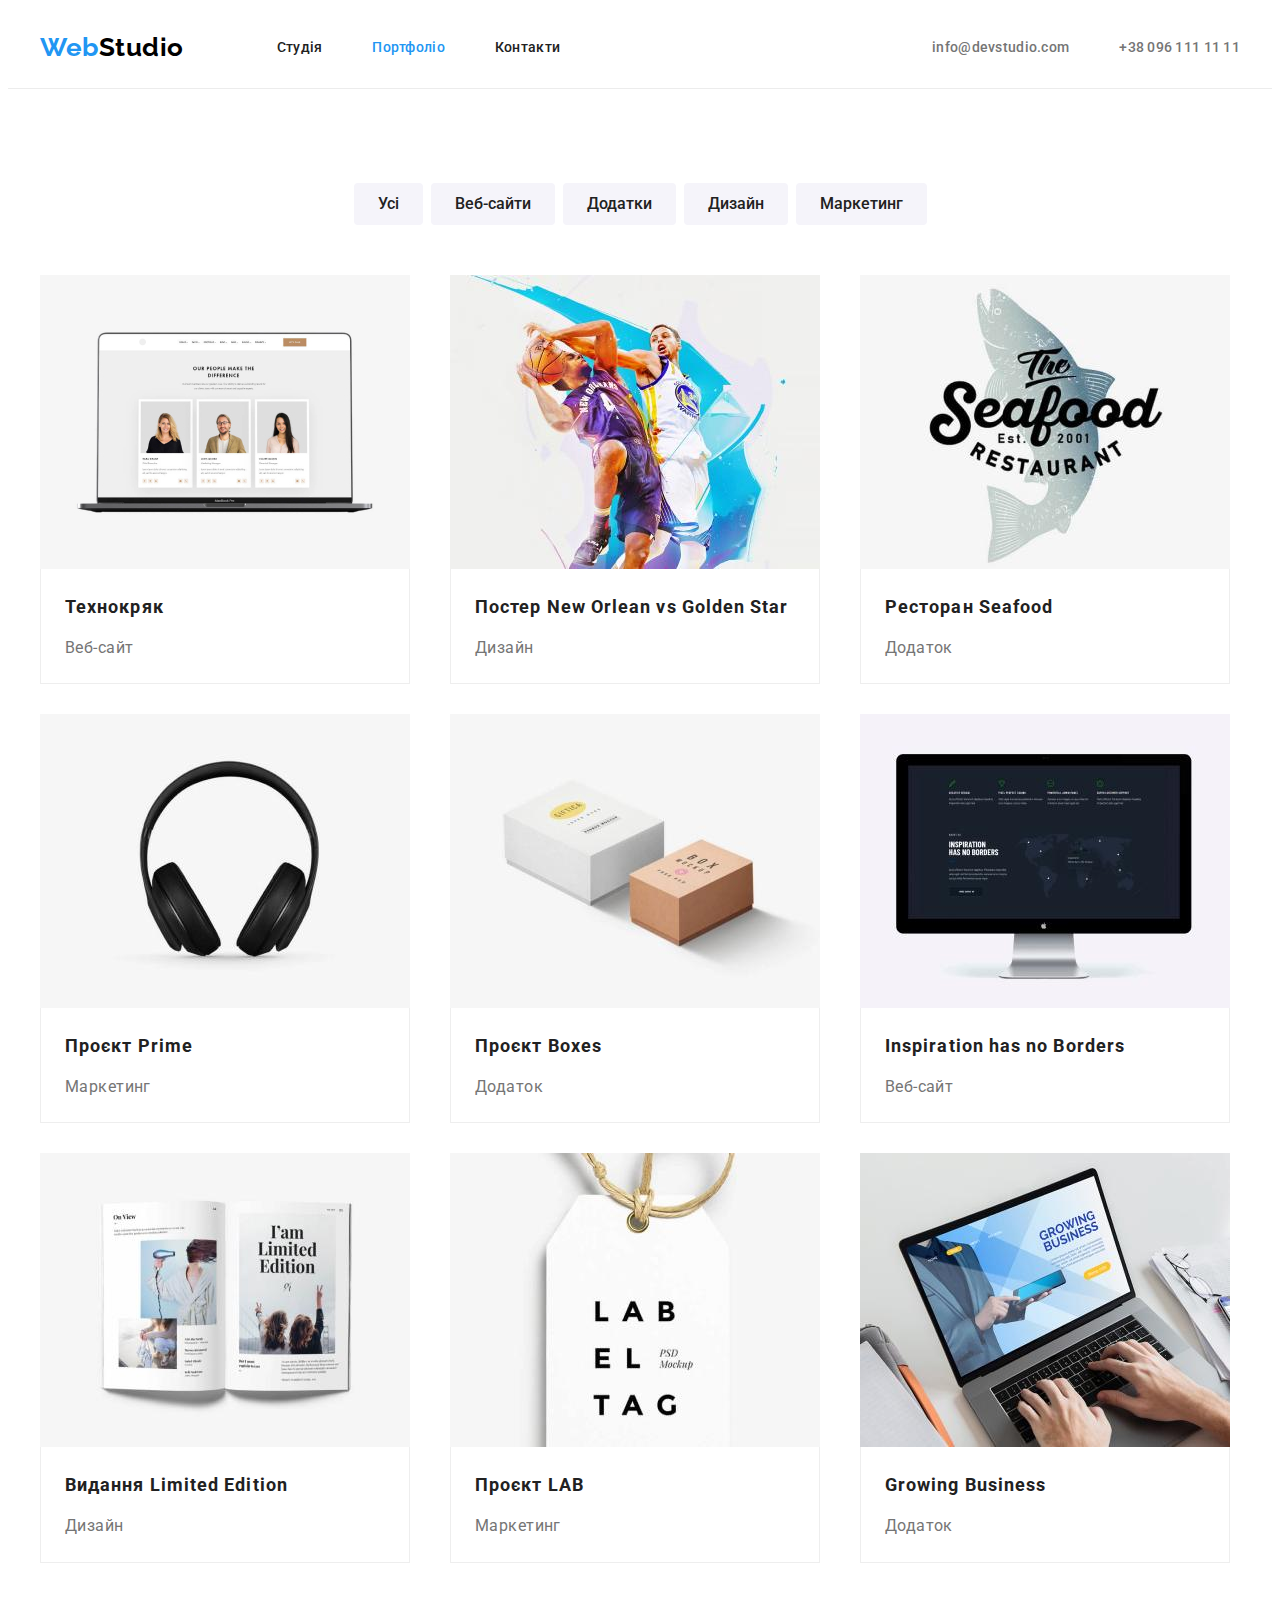
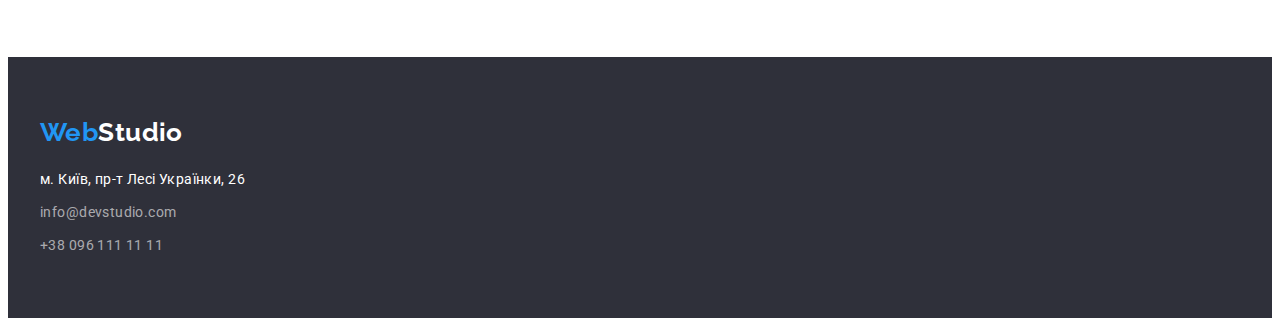
==== portfolio.html @ b6e06bf9 "copy of hw-03" ====
<!DOCTYPE html>
<html lang="uk">
  <!-- МЕТАДАННІ -->
  <head>
    <meta charset="UTF-8" />
    <meta http-equiv="X-UA-Compatible" content="IE=edge" />
    <meta name="viewport" content="width=device-width, initial-scale=1.0" />
    <title lang="en">Webstudio</title>
    <link rel="preconnect" href="https://fonts.googleapis.com" />
    <link rel="preconnect" href="https://fonts.gstatic.com" crossorigin />
    <link
      href="https://fonts.googleapis.com/css2?family=Raleway:wght@700&family=Roboto:wght@400;500;700;900&display=swap"
      rel="stylesheet"
    />
    <link rel="stylesheet" href="https://cdnjs.cloudflare.com/ajax/libs/modern-normalize/1.1.0/modern-normalize.min.css" integrity="sha512-wpPYUAdjBVSE4KJnH1VR1HeZfpl1ub8YT/NKx4PuQ5NmX2tKuGu6U/JRp5y+Y8XG2tV+wKQpNHVUX03MfMFn9Q==" crossorigin="anonymous" referrerpolicy="no-referrer" />
    
    <link rel="stylesheet" href="./css/style.css" />
  </head>
  <!-- ТЕЛО -->
  <body>
    <!-- ШАПКА САЙТУ -->
    <header class="page-header">
      <!-- НАВИГАЦИЯ САЙТУ -->
      <div class="container box">
        <nav class="nav">
          <a href="./index.html" lang="en" class="link nav-logo"
            ><span class="accent">Web</span>Studio</a
          >
          <ul class="nav-link">
            <li class="item">
              <a href="./index.html" class="link nav-studio">Студія</a>
            </li>
            <li class="item">
              <a href="./portfolio.html" class="link nav-portfolio current"
                >Портфоліо</a
              >
            </li>
            <li class="item">
              <a href="#" class="link nav-contacts">Контакти</a>
            </li>
          </ul>
        </nav>
        <!--КОНТАКТИ-->
        <ul class="header-contacts">
          <li class="item">
            <a
              href="mailto:info@devstudio.com"
              lang="en"
              class="link header-mail"
              >info@devstudio.com</a
            >
          </li>
          <li class="item">
            <a href="tel:+380961111111" class="link header-tel"
              >+38 096 111 11 11</a
            >
          </li>
        </ul>
      </div>
    </header>
    <!-- MAIN -->
    <main class="portfolio section">
      <section class="container portfolio-section">

        <h1 class="visually-hidden">Портфоліо</h1>

        <!-- FILTER-BUTTONS -->

        <ul class="portfolio-filter">
          <li class="list filter">
            <button type="button">Усі</button>
          </li>
          <li class="list filter">
            <button type="button">Веб-сайти</button>
          </li>
          <li class="list filter">
            <button type="button">Додатки</button>
          </li>
          <li class="list filter">
            <button type="button">Дизайн</button>
          </li>
          <li class="list filter">
            <button type="button">Маркетинг</button>
          </li>
        </ul>

        <!-- ПРИКЛАДИ РОБІТ -->
        <ul class="list work-examples">
          <li class="work-list">
            <a href="" class="link">
              <img class="image"
                src="./img/portfolio-website-tehnokhreak.jpg"
                alt="Веб-сайт"
                width="370"
                height="294"
              />
              <div class="work-list-border">
                <h2 class="work-list-title">Технокряк</h2>
                <p class="work-list-description">Веб-сайт</p>
              </div>
            </a>
          </li>
          <li class="work-list">
            <a href="" class="link">
              <img class="image"
                src="./img/portfolio-design-poster-no-vs-gs.jpg"
                alt="Дизайн"
                width="370"
                height="294"
              />
              <div class="work-list-border">
                <h2 class="work-list-title">
                  Постер <span lang="en">New Orlean vs Golden Star</span>
                </h2>
                <p class="work-list-description">Дизайн</p>
              </div>
            </a>
          </li>
          <li class="work-list">
            <a href="" class="link">
              <img class="image"
                src="./img/portfolio-application-restaurant-seafood.jpg"
                alt="Додаток"
                width="370"
                height="294"
              />
              <div class="work-list-border">
                <h2 class="work-list-title">
                  Ресторан <span lang="en">Seafood</span>
                </h2>
                <p class="work-list-description">Додаток</p>
              </div>
            </a>
          </li>
          <li class="work-list">
            <a href="" class="link">
              <img class="image"
                src="./img/portfolio-marketing-project-prime.jpg"
                alt="Маркетинг"
                width="370"
                height="294"
              />
              <div class="work-list-border">
                <h2 class="work-list-title">
                  Проєкт <span lang="en">Prime</span>
                </h2>
                <p class="work-list-description">Маркетинг</p>
              </div>
            </a>
          </li>
          <li class="work-list">
            <a href="" class="link">
              <img class="image"
                src="./img/portfolio-application-project-boxes.jpg"
                alt="Додаток"
                width="370"
                height="294"
              />
              <div class="work-list-border">
                <h2 class="work-list-title">
                  Проєкт <span lang="en">Boxes</span>
                </h2>
                <p class="work-list-description">Додаток</p>
              </div>
            </a>
          </li>
          <li class="work-list">
            <a href="" class="link">
              <img class="image"
                src="./img/portfolio-website-inspiration.jpg"
                alt="Веб-сайт"
                width="370"
                height="294"
              />
              <div class="work-list-border">
                <h2 lang="en" class="work-list-title">
                  Inspiration has no Borders
                </h2>
                <p class="work-list-description">Веб-сайт</p>
              </div>
            </a>
          </li>
          <li class="work-list">
            <a href="" class="link">
              <img class="image"
                src="./img/portfolio-design-magasine.jpg"
                alt="Дизайн"
                width="370"
                height="294"
              />
              <div class="work-list-border">
                <h2 class="work-list-title">
                  Видання <span lang="en">Limited Edition</span>
                </h2>
                <p class="work-list-description">Дизайн</p>
              </div>
            </a>
          </li>
          <li class="work-list">
            <a href="" class="link">
              <img class="image"
                src="./img/portfolio-marketing-project-lab.jpg"
                alt="Маркетинг"
                width="370"
                height="294"
              />
              <div class="work-list-border">
                <h2 class="work-list-title">Проєкт <span lang="en">LAB</span></h2>
                <p class="work-list-description">Маркетинг</p>
              </div>
            </a>
          </li>
          <li class="work-list">
            <a href="" class="link">
              <img class="image"
                src="./img/portfolio-application-growing-business.jpg"
                alt="Додаток"
                width="370"
                height="294"
              />
              <div class="work-list-border">
                <h2 lang="en" class="work-list-title">Growing Business</h2>
                <p class="work-list-description">Додаток</p>
              </div>
            </a>
          </li>
        </ul>
      </section>
    </main>
    <!-- ПІДВАЛ -->
  <footer class="page-footer">
      <!-- LOGO -->
      <div class="container">
        <a href="./index.html" lang="en" class="link footer-logo"
          ><span class="accent">Web</span>Studio</a
        >
        <!-- АДРЕС -->
        <address class="firm-address">
          <ul class="list">
            <li class="footer-link">
              <a
                href="https://goo.gl/maps/z1Q6Qn75EZwD1Re8A"
                class="link map-link"
                >м. Київ, пр-т Лесі Українки, 26</a
              >
            </li>
            <li class="footer-link">
              <a
                href="mailto:info@devstudio.com"
                lang="en"
                class="link footer-mail"
                >info@devstudio.com</a
              >
            </li>
            <li class="footer-link">
              <a href="tel:+380961111111" class="link footer-tel"
                >+38 096 111 11 11</a
              >
            </li>
          </ul>
        </address>
      </div>
    </footer>
   </html>
---- css/style.css ----
/* global variables */
:root {
    --primary-font-family: 'Roboto', sans-serif;
    --primary-color: #757575;
    --secondary-color: #212121;
    --accent-color: #2196F3;
    

}

            /* BODY */
body {
    font-family: var(--primary-font-family), -apple-system, BlinkMacSystemFont, avenir next, avenir, segoe ui, helvetica neue,  helvetica, Cantarell, Ubuntu, noto, arial, sans-serif;
    font-size: 14px;
    letter-spacing: 0.03em;
    color: var(--primary-color);
}

h1,
h2,
h3,
ul,
p {
  margin: 0;
  padding: 0;
}

.list,
.item {
    list-style-type: none;
    
}



.link {
    
    text-decoration: none;
   
}
.container {
    width: 1200px;
    padding-left: 15px;
    padding-right: 15px;
    margin-right: auto;
    margin-left: auto;
}
.section {
    padding-top: 94px;
    padding-bottom: 94px;
}
.image {
    display: block;
}

/* ШАПКА САЙТУ */
.page-header {
    display: block;
    align-items: center;
    border-bottom: 1px solid #ECECEC;
}
.box {
    display: flex;
    justify-content: center;
}

.nav {
    display: flex;
    align-items: center;
}
    
.nav-link {
    display: flex;
    padding: 0;
    margin-left: 93px; 
 }
  
.nav-link .item:not(:last-child) {
    margin-right: 50px;
}

.header-contacts {
    display: flex;
    margin-left: auto;   
}

.nav .link.nav-logo {
    display: block;
    padding-top: 24px;
    padding-bottom: 25px;
    
    font-family: 'Raleway', sans-serif;
    font-weight: 700;
    font-size: 26px;
    line-height: 1.2;
    color: #000000;
}
.nav .link,
.header-contacts .link {
    display: inline-block;
    padding-top: 32px;
    padding-bottom: 32px;

    font-weight: 500;
    line-height: 1.14;
    letter-spacing: 0.02em;
}
.nav .link {  
    color: var(--secondary-color);
   
}
 .header-contacts .link {

    color: var(--primary-color);
}

.header-contacts .item + .item {
    margin-left: 50px;;
}




/* ACCENT, HOVER, FOCUS of site */

.accent,
.current,
.nav .current,
.nav-studio:hover,
.nav-studio:focus,
.nav-portfolio:hover,
.nav-portfolio:focus,
.nav-contacts:hover,
.nav-contacts:focus,
.header-mail:hover,
.header-tel:hover,
.header-mail:focus,
.header-tel:focus,
.map-link:hover,
.map-link:focus,
.footer-mail:hover,
.footer-tel:hover,
.footer-mail:focus,
.footer-tel:focus {
   color: var(--accent-color);
}

.visually-hidden {
  position: absolute;
    white-space: nowrap;
    width: 1px;
    height: 1px;
    overflow: hidden;
    border: 0;
    padding: 0;
    clip: rect(0 0 0 0);
    clip-path: inset(50%);
    margin: -1px;
}

/* ПІДВАЛ САЙТУ */
.page-footer {
    display: flex;
    flex-direction: column;
    padding-top: 60px;
    padding-bottom: 60px;

    background-color: #2F303A;

}
.footer-logo {
    display: block;
    margin-bottom: 20px;

    font-family: 'Raleway', sans-serif;
    font-weight: 700;
    font-size: 26px;
    line-height: 1.2;
    color: #FFFFFF;
}
.firm-address {
    font-weight: 400;
    line-height: 1.71;
    font-style: normal;
}
.list .footer-link {
    margin: 0;
    padding: 0;

}
.list .footer-link:not(:first-child) {
    margin-top: 9px;
}
.map-link {
    color: #FFFFFF;
}
.footer-mail,
.footer-tel {
    color: rgba(255, 255, 255, 0.6);
}

/* BODY OF INDEX.HTML */

/* BANNER SECTION */
.hero {
    display: flex;
    padding-top: 200px;
    padding-bottom: 200px;
    background-color:  #2F303A;
}

.banner-title {
    margin-top: 0;
    margin-right: auto;
    margin-left: auto;
    margin-bottom: 30px;

    text-align: center;

    font-weight: 900;
    font-size: 44px;
    line-height: 1.36;
    letter-spacing: 0.06em;
    text-transform: uppercase;
    color: #FFFFFF;
}

.hero .banner-button {
    display: flex;
    width: 216px;
    height: 50px;
    justify-content: center;
    align-items: center;
    margin: auto;
    font-family: 'Roboto';
    font-style: normal;
    font-weight: 700;
    font-size: 16px;
    line-height: 1.88;
    letter-spacing: 0.06em;
    color: #FFFFFF;
    border: 1px solid transparent;
    box-shadow: 0px 4px 4px rgba(0, 0, 0, 0.15);
    border-radius: 4px;
    background-color: var(--accent-color);
    cursor: pointer;
}
.banner-button:hover,
.banner-button:focus {
    background-color: #188CE8;
    box-shadow: 0px 4px 4px rgba(0, 0, 0, 0.15);
    border-radius: 4px;

}


/* KEY-FEATURES SECTION */

.key-features .list {
    display: flex;
    gap: 30px;

}
.key-features-list {
    flex-basis: calc((100% - 3*30px)/4);
    /* margin-right: 30px; */
}
/* .key-features-list:nth-child(4n) {
    margin-right: 0; */

.key-features-list .key-features-titles {
    font-family: 'Roboto';
    font-weight: 700;
    font-style: normal;
    font-size: 14px;
    line-height: 1.14;
    text-transform: uppercase;
    color: var(--secondary-color);

}
.key-features-text {
    margin-top: 10px;
    font-weight: 400;
    line-height: 1.71;
}

/* WE-DO SECTION */

.we-do {
    padding-bottom: 94px;
}

.we-do-title {
    margin-bottom: 50px;

    font-weight: 700;
    font-size: 36px;
    line-height: 1.17;
    text-align: center;
    color: var(--secondary-color);

}
.we-do .list {
    display: flex;
    gap: 30px;

}
.we-do-list {
    flex-basis: calc((100% - 2*30px)/3);

}
/* .we-do-list:not(:first-child) {
    margin-left: 30px;
} */


/* OUR TEAM */

.our-team {
    background: #F5F4FA;
}
.our-team-title {
    margin-bottom: 50px;

    font-weight: 700;
    font-size: 36px;
    line-height: 1.17;
    text-align: center;
    color: var(--secondary-color);
}

.our-team .members {
    display: flex;
    gap: 30px;
    
}
.members .list {
   flex-basis: calc((100% - 90px)/4);

    background: #FFFFFF;

    box-shadow: 0px 1px 3px rgba(0, 0, 0, 0.12), 0px 1px 1px rgba(0, 0, 0, 0.14), 0px 2px 1px rgba(0, 0, 0, 0.2);
    border-radius: 0px 0px 4px 4px;

}
/* .members .list:not(:first-child) {
    margin-left: 30px; */

.description-image {
    display: flex;
    flex-direction: column;
    justify-content: center;
    align-items: center;
    padding-top: 30px;
    padding-bottom: 30px;

}
.employee-name {
    display: flex;

    margin-bottom: 10px;
    font-family: 'Roboto';
    font-style: normal;
    font-weight: 500;
    font-size: 16px;
    line-height: 1.19;
    text-align: center;
    color: var(--secondary-color);
}
.position {
    font-weight: 400;
    font-size: 16px;
    line-height: 1.19;
    text-align: center;
   
}

/* PORTFOLIO-PAGE */


/* BUTTONS */

.portfolio {

}
.portfolio-filter {
    display: flex;
    gap: 8px;
    justify-content: center;
    margin-bottom: 50px;    
    
}

.list.filter [type="button"] {

    padding: 6px 22px;

    font-family: inherit;
    font-weight: 500;
    font-size: 16px;
    line-height: 1.63;
    text-align: center;
    color: var(--secondary-color);
    background: #F5F4FA;
    border-color: transparent;
    border-radius: 4px;

}
.list.filter [type="button"]:hover,
.list.filter [type="button"]:focus {
    background: #2196F3;
    box-shadow: 0px 3px 1px rgba(0, 0, 0, 0.1), 0px 1px 2px rgba(0, 0, 0, 0.08), 0px 2px 2px rgba(0, 0, 0, 0.12);
    border-radius: 4px;
}
/* .portfolio-filter .list:not(:first-child) {
    margin-left: 8px; 

}*/


/* WORK DESCRIPTION */
.work-examples {
    display: flex;
    flex-wrap: wrap;
    gap: 30px; /* Свойство gap CSS задаёт отступы между столбцами и строками, а не вдоль края контейнера сетки. Является сокращением для свойств row-gap и column-gap.*/
   
}
.work-list {
    display: flex;
    flex-basis: calc((100% - 2*30px)/3);

     /* 3 столбца и 2 отступа по 30px */

/*   
    margin-top: 0;
    margin-right: 30px;
    margin-bottom: 30px;
    margin-left: 0; 
    padding: 0;*/

}
/* .work-list:nth-last-child(-n+3) {
    margin-bottom: 0;
}
.work-list:nth-child(3n) {
    margin-right: 0;
} */


.work-list-border {
    margin: 0;
    padding: 20px 24px;
    
    border-top: 0;
    border-right: 1px solid #EEEEEE;
    border-bottom: 1px solid #EEEEEE;
    border-left: 1px solid #EEEEEE;
}

.work-list .link {
    display: flex;
    flex-direction: column;

}

.work-list-title {
    margin: 0;
    padding: 0;


    font-size: 18px;
    line-height: 2;
    letter-spacing: 0.06em;
    text-align: left;
    color: var(--secondary-color);
}
.work-list-description {
    padding: 0;
    margin-top: 8px;
    margin-right: 0;
    margin-bottom: 0;
    margin-left: 0;
    font-weight: 400;
    font-size: 16px;
    line-height: 1.88;
    text-align: left;
    color: var(--primary-color);
    
}
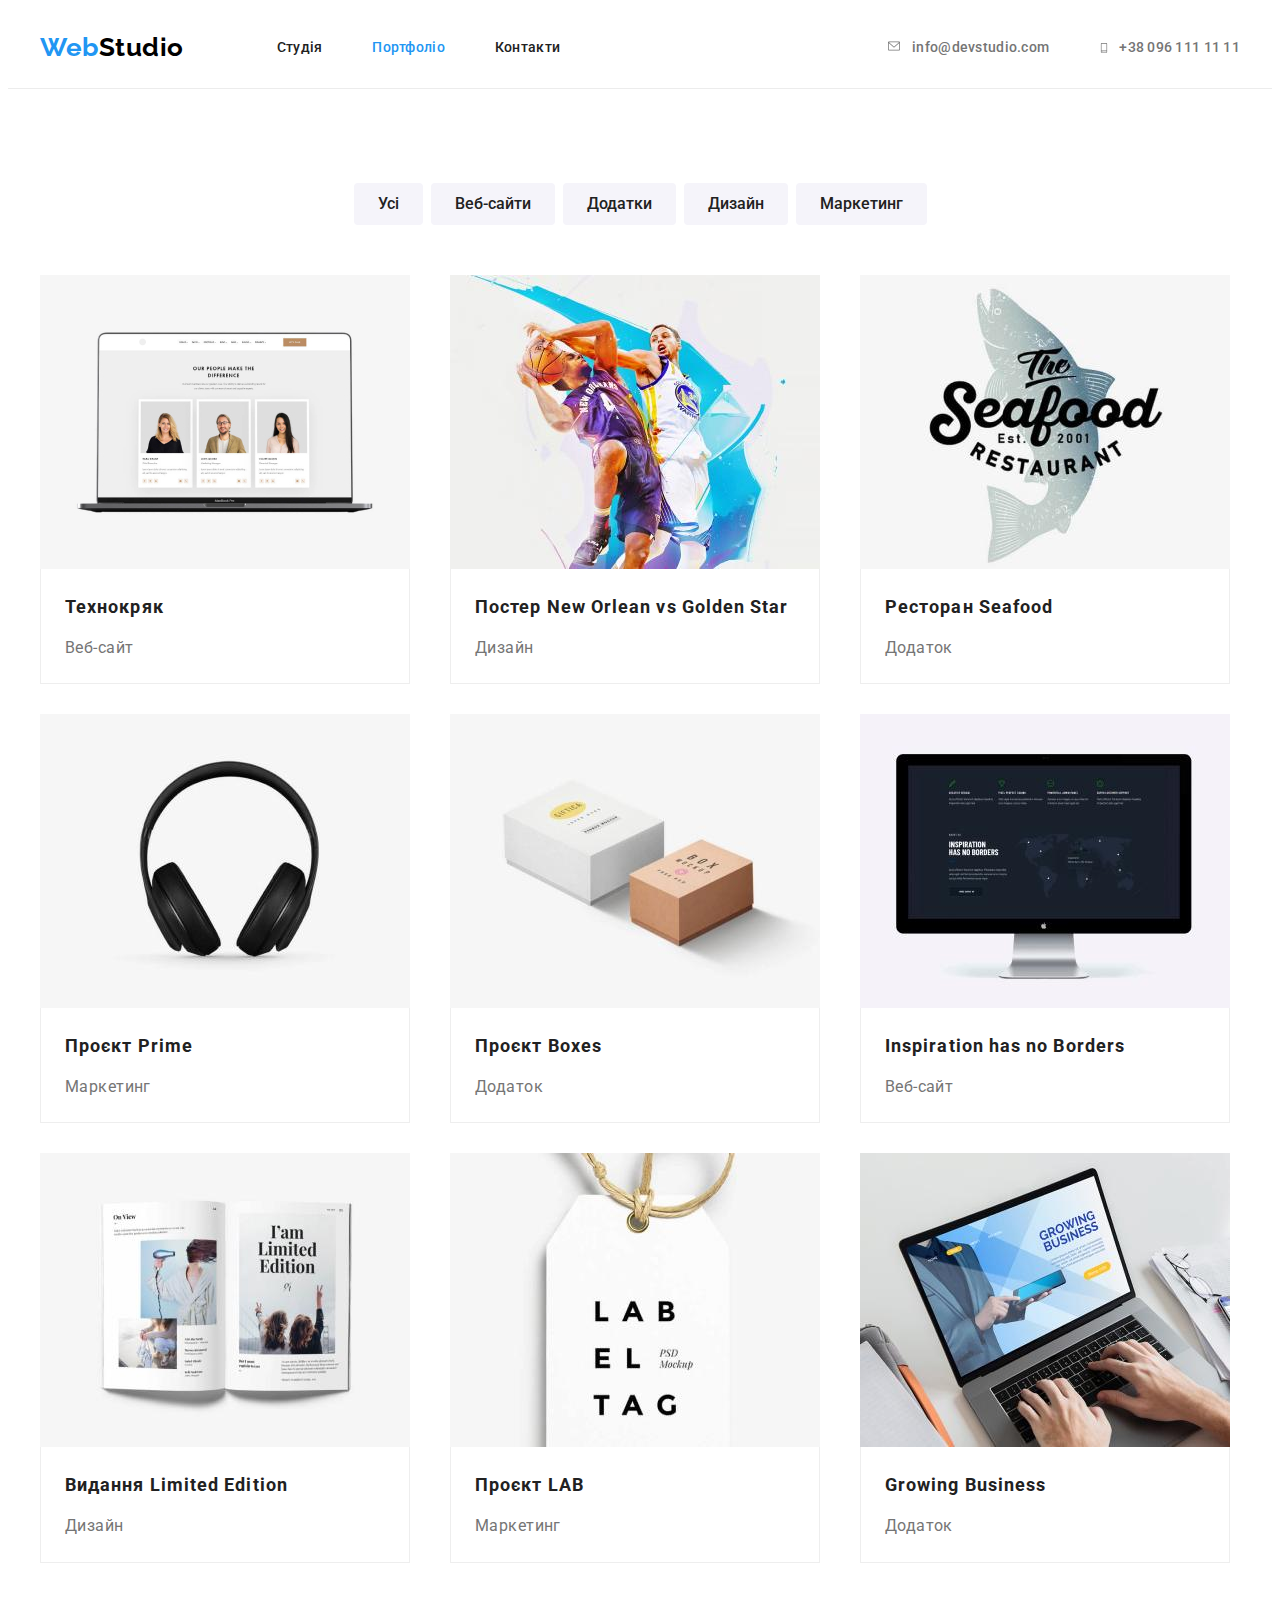
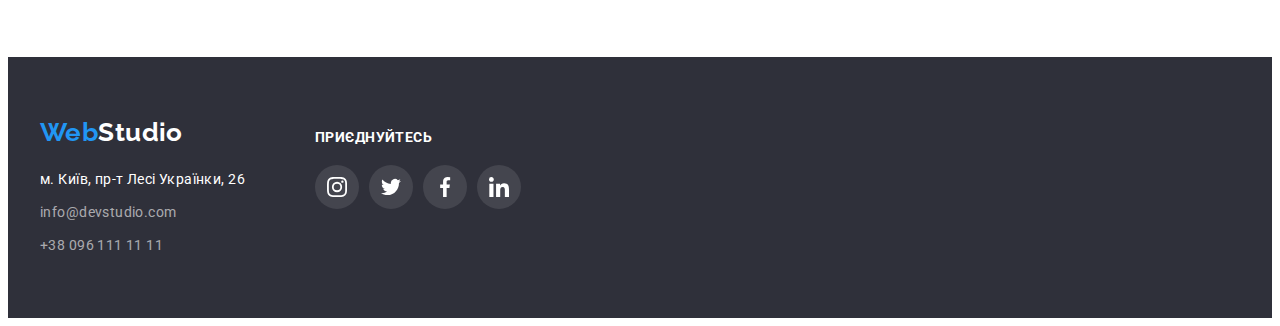
==== commit 6cdd8361: "add svg to index.html" ====
--- a/portfolio.html
+++ b/portfolio.html
@@ -20,44 +20,54 @@
   <body>
     <!-- ШАПКА САЙТУ -->
     <header class="page-header">
-      <!-- НАВИГАЦИЯ САЙТУ -->
-      <div class="container box">
-        <nav class="nav">
-          <a href="./index.html" lang="en" class="link nav-logo"
-            ><span class="accent">Web</span>Studio</a
-          >
-          <ul class="nav-link">
-            <li class="item">
-              <a href="./index.html" class="link nav-studio">Студія</a>
-            </li>
-            <li class="item">
-              <a href="./portfolio.html" class="link nav-portfolio current"
-                >Портфоліо</a
-              >
-            </li>
-            <li class="item">
-              <a href="#" class="link nav-contacts">Контакти</a>
-            </li>
-          </ul>
-        </nav>
-        <!--КОНТАКТИ-->
-        <ul class="header-contacts">
+    <!-- НАВИГАЦИЯ САЙТУ -->
+    <div class="container box">
+      <nav class="nav">
+        <a href="./index.html" lang="en" class="link nav-logo"><span class="accent">Web</span>Studio</a>
+        <ul class="nav-link">
           <li class="item">
-            <a
-              href="mailto:info@devstudio.com"
-              lang="en"
-              class="link header-mail"
-              >info@devstudio.com</a
-            >
+            <a href="./index.html" class="link nav-studio">Студія</a>
           </li>
           <li class="item">
-            <a href="tel:+380961111111" class="link header-tel"
-              >+38 096 111 11 11</a
-            >
+            <a href="./portfolio.html" class="link nav-portfolio current">Портфоліо</a>
+          </li>
+          <li class="item">
+            <a href="#" class="link nav-contacts">Контакти</a>
           </li>
         </ul>
-      </div>
-    </header>
+      </nav>
+      <!--КОНТАКТИ-->
+      <ul class="header-contacts">
+        <li class="item">
+          <a href="mailto:info@devstudio.com" lang="en" class="link header-mail">
+
+            <div class="header-envelope">
+              <svg class="icon-header" xmlns="http://www.w3.org/2000/svg" viewBox="0 0 32 32">
+
+                <use href="./img/symbol-defs.svg#icon-envelope"></use>
+              </svg>
+            </div>
+
+            info@devstudio.com
+          </a>
+        </li>
+        <li class="item">
+
+          <a href="tel:+380961111111" class="link header-tel">
+
+            <div class="header-smartphone">
+              <svg class="icon-header" xmlns="http://www.w3.org/2000/svg" viewBox="0 0 32 32">
+                <use href="./img/symbol-defs.svg#icon-smartphone"></use>
+              </svg>
+            </div>
+
+            +38 096 111 11 11
+          </a>
+
+        </li>
+      </ul>
+    </div>
+  </header>
     <!-- MAIN -->
     <main class="portfolio section">
       <section class="container portfolio-section">
@@ -229,36 +239,62 @@
     </main>
     <!-- ПІДВАЛ -->
   <footer class="page-footer">
-      <!-- LOGO -->
-      <div class="container">
-        <a href="./index.html" lang="en" class="link footer-logo"
-          ><span class="accent">Web</span>Studio</a
-        >
+    <!-- LOGO -->
+    <div class="container footer-box">
+      <div class="footer-section1">
+        <a href="./index.html" lang="en" class="link footer-logo"><span class="accent">Web</span>Studio</a>
         <!-- АДРЕС -->
         <address class="firm-address">
           <ul class="list">
             <li class="footer-link">
-              <a
-                href="https://goo.gl/maps/z1Q6Qn75EZwD1Re8A"
-                class="link map-link"
-                >м. Київ, пр-т Лесі Українки, 26</a
-              >
+              <a href="https://goo.gl/maps/z1Q6Qn75EZwD1Re8A" class="link map-link">м. Київ, пр-т Лесі Українки, 26</a>
             </li>
             <li class="footer-link">
-              <a
-                href="mailto:info@devstudio.com"
-                lang="en"
-                class="link footer-mail"
-                >info@devstudio.com</a
-              >
+              <a href="mailto:info@devstudio.com" lang="en" class="link footer-mail">info@devstudio.com</a>
             </li>
             <li class="footer-link">
-              <a href="tel:+380961111111" class="link footer-tel"
-                >+38 096 111 11 11</a
-              >
+              <a href="tel:+380961111111" class="link footer-tel">+38 096 111 11 11</a>
             </li>
           </ul>
         </address>
       </div>
-    </footer>
+    
+    <div class="footer-section2">
+      <section class="join">
+        <h2 class="join-title">приєднуйтесь</h2>
+        <ul class="icon list">
+                <li>
+                  <div class="icon-socialnet">
+                    <svg class="icon" xmlns="http://www.w3.org/2000/svg" viewBox="0 0 32 32">
+                      <use href="./img/symbol-defs.svg#icon-instagram"></use>
+                    </svg>
+                  </div>
+                </li>
+                <li>
+                  <div class="icon-socialnet">
+                    <svg class="icon" xmlns="http://www.w3.org/2000/svg" viewBox="0 0 32 32">
+                      <use href="./img/symbol-defs.svg#icon-twitter"></use>
+                    </svg>
+                  </div>
+                </li>
+                <li>
+                  <div class="icon-socialnet">
+                    <svg class="icon" xmlns="http://www.w3.org/2000/svg" viewBox="0 0 32 32">
+                      <use href="./img/symbol-defs.svg#icon-facebook"></use>
+                    </svg>
+                  </div>
+                </li>
+                <li>
+                  <div class="icon-socialnet">
+                    <svg class="icon" xmlns="http://www.w3.org/2000/svg" viewBox="0 0 32 32">
+                      <use href="./img/symbol-defs.svg#icon-linkedin"></use>
+                    </svg>
+                  </div>
+                </li>
+              </ul>
+      </section>
+    </div>
+    </div>
+    
+  </footer>
    </html>
--- a/css/style.css
+++ b/css/style.css
@@ -79,11 +79,6 @@
     margin-right: 50px;
 }
 
-.header-contacts {
-    display: flex;
-    margin-left: auto;   
-}
-
 .nav .link.nav-logo {
     display: block;
     padding-top: 24px;
@@ -97,7 +92,7 @@
 }
 .nav .link,
 .header-contacts .link {
-    display: inline-block;
+    display: inline-flex;
     padding-top: 32px;
     padding-bottom: 32px;
 
@@ -114,10 +109,34 @@
     color: var(--primary-color);
 }
 
+.header-contacts {
+    display: flex;
+    align-items: flex-end;
+    margin-left: auto;   
+}
+
 .header-contacts .item + .item {
     margin-left: 50px;;
 }
 
+.header-envelope,
+.header-smartphone {
+    display: inline-flex;
+    margin-right: 10px;
+    fill: currentColor;
+}
+
+.header-envelope .icon-header {
+    width: 16px;
+    height: 12px;
+}
+.header-smartphone .icon-header {
+    width: 10px;
+    height: 16px;
+}
+.icon-header: {
+    object-fit: cover;
+}
 
 
 
@@ -143,6 +162,7 @@
 .footer-mail:focus,
 .footer-tel:focus {
    color: var(--accent-color);
+   fill: var(--accent-color);
 }
 
 .visually-hidden {
@@ -161,12 +181,29 @@
 /* ПІДВАЛ САЙТУ */
 .page-footer {
     display: flex;
-    flex-direction: column;
     padding-top: 60px;
     padding-bottom: 60px;
 
     background-color: #2F303A;
 
+}
+.footer-box {
+    display: inline-flex;
+    gap: 70px;
+}
+.footer-section1 {
+    display: flex;
+    flex-direction: column;
+}
+.footer-section2 {
+    display: inline-flex;
+    flex-direction: column;
+}
+.join .icon.list {
+    display: inline-flex;
+    gap: 10px;
+    margin: 0;
+    padding: 0;
 }
 .footer-logo {
     display: block;
@@ -197,6 +234,22 @@
 .footer-mail,
 .footer-tel {
     color: rgba(255, 255, 255, 0.6);
+}
+.join-title {
+    padding-top: 12px;
+    padding-bottom: 20px;
+    font-weight: 700;
+    font-size: 14px;
+    line-height: calc(16/14);
+    letter-spacing: 0.03em;
+    text-transform: uppercase;
+    color: #FFFFFF;
+
+}
+.join .icon-socialnet {
+    background: rgba(255, 255, 255, 0.1);
+    border-radius: 50%;
+    fill: #FFFFFF;
 }
 
 /* BODY OF INDEX.HTML */
@@ -263,10 +316,8 @@
 }
 .key-features-list {
     flex-basis: calc((100% - 3*30px)/4);
-    /* margin-right: 30px; */
-}
-/* .key-features-list:nth-child(4n) {
-    margin-right: 0; */
+    
+}
 
 .key-features-list .key-features-titles {
     font-family: 'Roboto';
@@ -283,6 +334,15 @@
     font-weight: 400;
     line-height: 1.71;
 }
+.icon-featers {
+    background-color: #F5F4FA;
+    border-radius: 4px;
+    text-align: center;
+    padding: 25px 100px;
+    margin-bottom: 30px;
+    box-shadow: 0px 4px 4px rgba(0, 0, 0, 0.25);
+    
+}
 
 /* WE-DO SECTION */
 
@@ -309,9 +369,7 @@
     flex-basis: calc((100% - 2*30px)/3);
 
 }
-/* .we-do-list:not(:first-child) {
-    margin-left: 30px;
-} */
+
 
 
 /* OUR TEAM */
@@ -343,8 +401,6 @@
     border-radius: 0px 0px 4px 4px;
 
 }
-/* .members .list:not(:first-child) {
-    margin-left: 30px; */
 
 .description-image {
     display: flex;
@@ -352,7 +408,7 @@
     justify-content: center;
     align-items: center;
     padding-top: 30px;
-    padding-bottom: 30px;
+    padding-bottom: 16px;
 
 }
 .employee-name {
@@ -374,6 +430,72 @@
     text-align: center;
    
 }
+.members .icon.list {
+    display: flex;
+    column-gap: 10px;    
+    padding-right: 32px;
+    padding-bottom: 30px;
+    padding-left: 32px;
+
+}
+.icon-socialnet {
+    width: 44px;
+    height: 44px;
+    fill: currentColor;
+}
+
+.icon-socialnet:hover,
+.icon-socialnet:focus {
+    fill: #ffffff;
+    background-color: var(--accent-color);
+    border-radius: 50%;
+}
+.icon-socialnet .icon {
+    display: inline-flex;
+     width: 20px;
+    height: 20px;
+    margin: 12px;
+
+    /* padding: 12px;  */
+    /* ??? not work !!!! */
+}
+
+/* frequent-customers-title */
+
+.frequent-customers-title {
+    margin-bottom: 50px;
+    font-weight: 700;
+font-size: 36px;
+line-height: calc(42/36);
+text-align: center;
+letter-spacing: 0.03em;
+color: var(--secondary-color);
+}
+
+.frequent-customers .icon.list {
+    display: flex;
+    column-gap: 30px;
+}
+.icon-box {
+    width: 170px;
+    height: 92px;
+    border: 1px solid #AFB1B8;
+    border-radius: 4px;
+}
+
+.icon-box .icon {
+    width: 106px;
+    height: 60px;
+    fill: var(--primary-color);
+    margin: 16px 32px;
+}
+.icon-box .icon:hover,
+.icon-box .icon:focus,
+.icon-box:hover,
+.icon-box:focus {
+    fill: var(--accent-color);
+    border-color: var(--accent-color);
+}
 
 /* PORTFOLIO-PAGE */
 
@@ -428,24 +550,6 @@
 .work-list {
     display: flex;
     flex-basis: calc((100% - 2*30px)/3);
-
-     /* 3 столбца и 2 отступа по 30px */
-
-/*   
-    margin-top: 0;
-    margin-right: 30px;
-    margin-bottom: 30px;
-    margin-left: 0; 
-    padding: 0;*/
-
-}
-/* .work-list:nth-last-child(-n+3) {
-    margin-bottom: 0;
-}
-.work-list:nth-child(3n) {
-    margin-right: 0;
-} */
-
 
 .work-list-border {
     margin: 0;
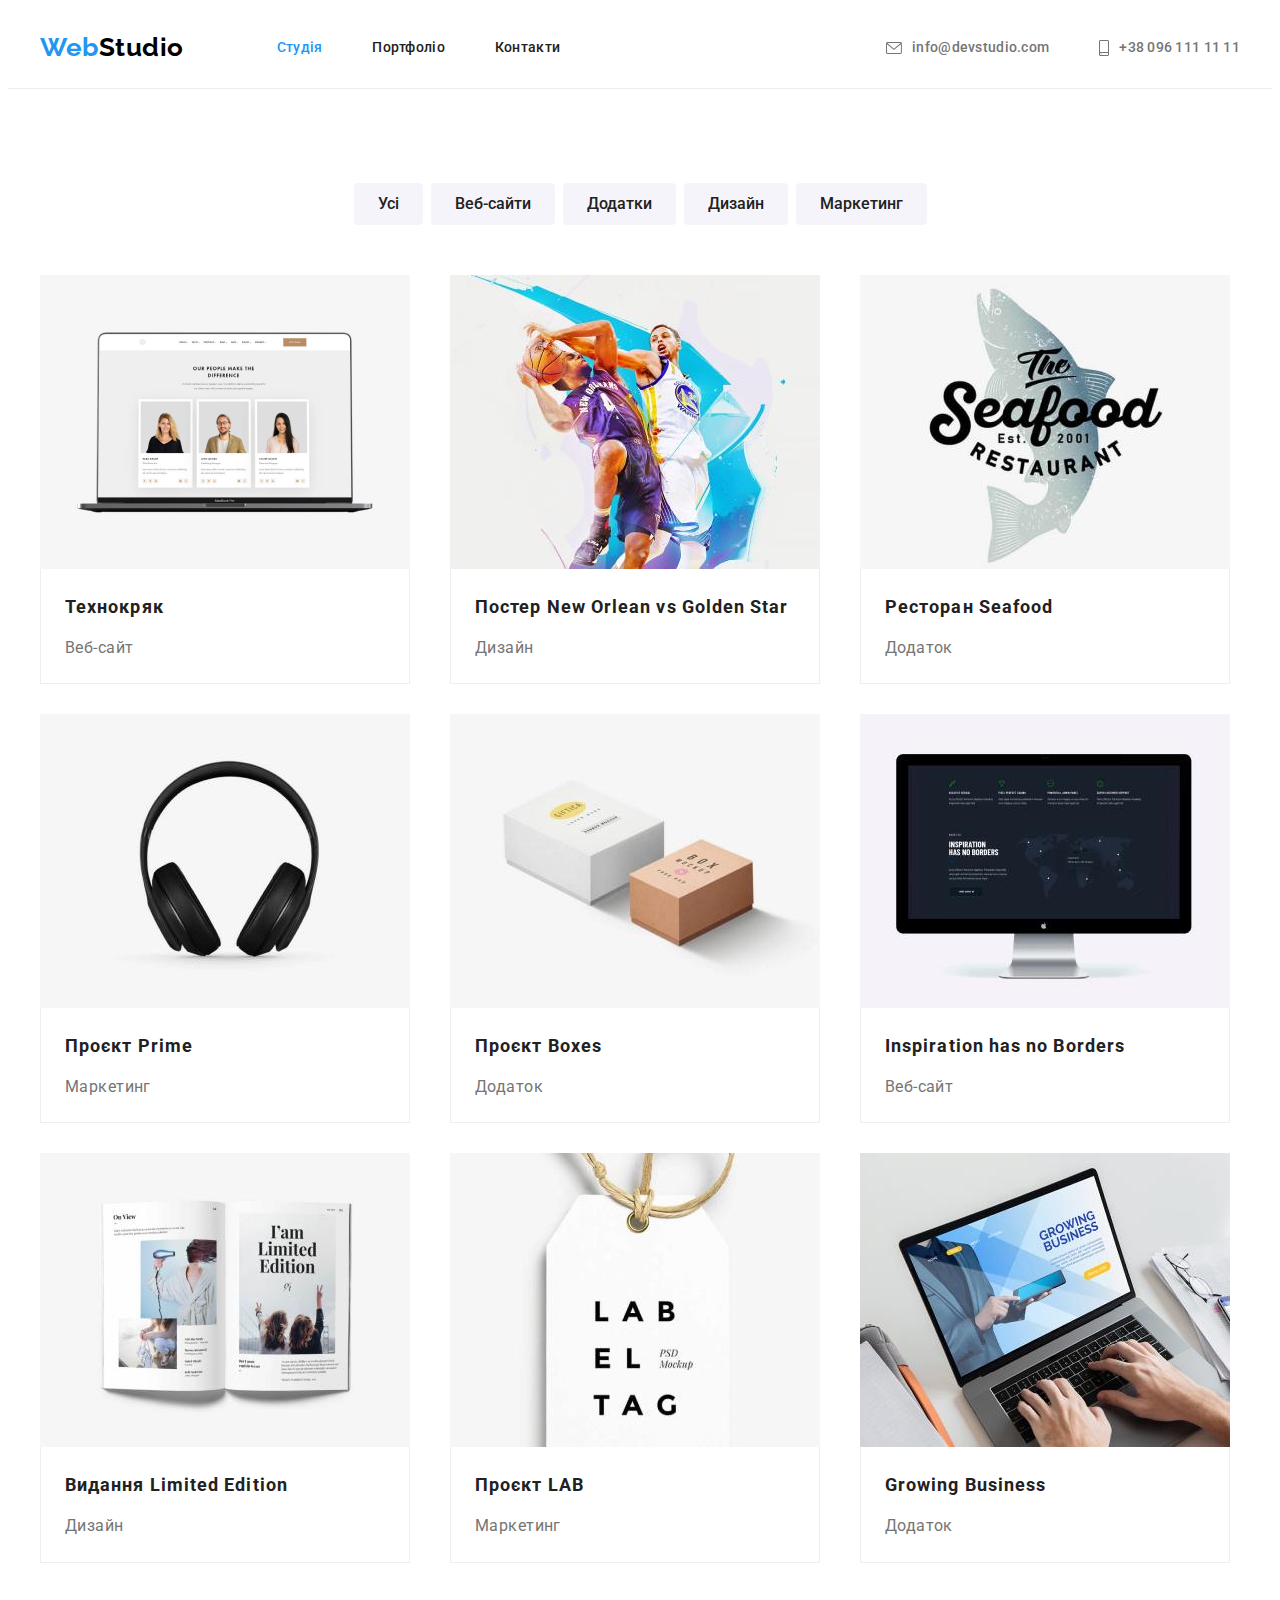
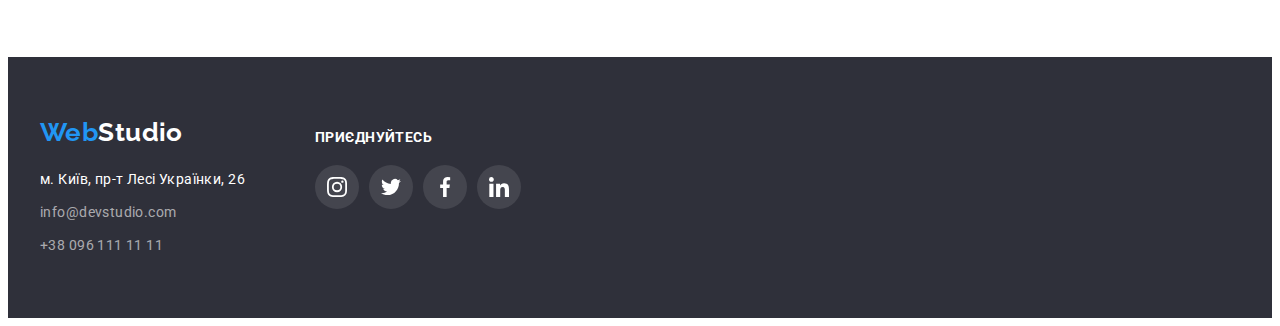
==== commit 46b9b34a: "latest improvements" ====
--- a/portfolio.html
+++ b/portfolio.html
@@ -1,6 +1,7 @@
 <!DOCTYPE html>
 <html lang="uk">
   <!-- МЕТАДАННІ -->
+
   <head>
     <meta charset="UTF-8" />
     <meta http-equiv="X-UA-Compatible" content="IE=edge" />
@@ -12,11 +13,18 @@
       href="https://fonts.googleapis.com/css2?family=Raleway:wght@700&family=Roboto:wght@400;500;700;900&display=swap"
       rel="stylesheet"
     />
-    <link rel="stylesheet" href="https://cdnjs.cloudflare.com/ajax/libs/modern-normalize/1.1.0/modern-normalize.min.css" integrity="sha512-wpPYUAdjBVSE4KJnH1VR1HeZfpl1ub8YT/NKx4PuQ5NmX2tKuGu6U/JRp5y+Y8XG2tV+wKQpNHVUX03MfMFn9Q==" crossorigin="anonymous" referrerpolicy="no-referrer" />
-    
+    <link
+      rel="stylesheet"
+      href="https://cdnjs.cloudflare.com/ajax/libs/modern-normalize/1.1.0/modern-normalize.min.css"
+      integrity="sha512-wpPYUAdjBVSE4KJnH1VR1HeZfpl1ub8YT/NKx4PuQ5NmX2tKuGu6U/JRp5y+Y8XG2tV+wKQpNHVUX03MfMFn9Q=="
+      crossorigin="anonymous"
+      referrerpolicy="no-referrer"
+    />
+
     <link rel="stylesheet" href="./css/style.css" />
   </head>
   <!-- ТЕЛО -->
+
   <body>
     <!-- ШАПКА САЙТУ -->
     <header class="page-header">
@@ -26,10 +34,10 @@
         <a href="./index.html" lang="en" class="link nav-logo"><span class="accent">Web</span>Studio</a>
         <ul class="nav-link">
           <li class="item">
-            <a href="./index.html" class="link nav-studio">Студія</a>
+            <a href="./index.html" class="link nav-studio current">Студія</a>
           </li>
           <li class="item">
-            <a href="./portfolio.html" class="link nav-portfolio current">Портфоліо</a>
+            <a href="./portfolio.html" class="link nav-portfolio">Портфоліо</a>
           </li>
           <li class="item">
             <a href="#" class="link nav-contacts">Контакти</a>
@@ -40,10 +48,8 @@
       <ul class="header-contacts">
         <li class="item">
           <a href="mailto:info@devstudio.com" lang="en" class="link header-mail">
-
             <div class="header-envelope">
-              <svg class="icon-header" xmlns="http://www.w3.org/2000/svg" viewBox="0 0 32 32">
-
+              <svg class="icon-header" width: 16px; height: 12px;>
                 <use href="./img/symbol-defs.svg#icon-envelope"></use>
               </svg>
             </div>
@@ -52,18 +58,14 @@
           </a>
         </li>
         <li class="item">
-
           <a href="tel:+380961111111" class="link header-tel">
-
-            <div class="header-smartphone">
-              <svg class="icon-header" xmlns="http://www.w3.org/2000/svg" viewBox="0 0 32 32">
+           <div class="header-smartphone">
+              <svg class="icon-header" width: 10px; height: 16px;>
                 <use href="./img/symbol-defs.svg#icon-smartphone"></use>
               </svg>
-            </div>
-
+           </div>
             +38 096 111 11 11
           </a>
-
         </li>
       </ul>
     </div>
@@ -71,26 +73,25 @@
     <!-- MAIN -->
     <main class="portfolio section">
       <section class="container portfolio-section">
-
         <h1 class="visually-hidden">Портфоліо</h1>
 
         <!-- FILTER-BUTTONS -->
 
         <ul class="portfolio-filter">
           <li class="list filter">
-            <button type="button">Усі</button>
-          </li>
-          <li class="list filter">
-            <button type="button">Веб-сайти</button>
-          </li>
-          <li class="list filter">
-            <button type="button">Додатки</button>
-          </li>
-          <li class="list filter">
-            <button type="button">Дизайн</button>
-          </li>
-          <li class="list filter">
-            <button type="button">Маркетинг</button>
+            <button class="button-filter" type="button">Усі</button>
+          </li>
+          <li class="list filter">
+            <button class="button-filter" type="button">Веб-сайти</button>
+          </li>
+          <li class="list filter">
+            <button class="button-filter" type="button">Додатки</button>
+          </li>
+          <li class="list filter">
+            <button class="button-filter" type="button">Дизайн</button>
+          </li>
+          <li class="list filter">
+            <button class="button-filter" type="button">Маркетинг</button>
           </li>
         </ul>
 
@@ -98,7 +99,8 @@
         <ul class="list work-examples">
           <li class="work-list">
             <a href="" class="link">
-              <img class="image"
+              <img
+                class="image"
                 src="./img/portfolio-website-tehnokhreak.jpg"
                 alt="Веб-сайт"
                 width="370"
@@ -112,7 +114,8 @@
           </li>
           <li class="work-list">
             <a href="" class="link">
-              <img class="image"
+              <img
+                class="image"
                 src="./img/portfolio-design-poster-no-vs-gs.jpg"
                 alt="Дизайн"
                 width="370"
@@ -128,7 +131,8 @@
           </li>
           <li class="work-list">
             <a href="" class="link">
-              <img class="image"
+              <img
+                class="image"
                 src="./img/portfolio-application-restaurant-seafood.jpg"
                 alt="Додаток"
                 width="370"
@@ -144,7 +148,8 @@
           </li>
           <li class="work-list">
             <a href="" class="link">
-              <img class="image"
+              <img
+                class="image"
                 src="./img/portfolio-marketing-project-prime.jpg"
                 alt="Маркетинг"
                 width="370"
@@ -160,7 +165,8 @@
           </li>
           <li class="work-list">
             <a href="" class="link">
-              <img class="image"
+              <img
+                class="image"
                 src="./img/portfolio-application-project-boxes.jpg"
                 alt="Додаток"
                 width="370"
@@ -176,7 +182,8 @@
           </li>
           <li class="work-list">
             <a href="" class="link">
-              <img class="image"
+              <img
+                class="image"
                 src="./img/portfolio-website-inspiration.jpg"
                 alt="Веб-сайт"
                 width="370"
@@ -192,7 +199,8 @@
           </li>
           <li class="work-list">
             <a href="" class="link">
-              <img class="image"
+              <img
+                class="image"
                 src="./img/portfolio-design-magasine.jpg"
                 alt="Дизайн"
                 width="370"
@@ -208,21 +216,25 @@
           </li>
           <li class="work-list">
             <a href="" class="link">
-              <img class="image"
+              <img
+                class="image"
                 src="./img/portfolio-marketing-project-lab.jpg"
                 alt="Маркетинг"
                 width="370"
                 height="294"
               />
               <div class="work-list-border">
-                <h2 class="work-list-title">Проєкт <span lang="en">LAB</span></h2>
+                <h2 class="work-list-title">
+                  Проєкт <span lang="en">LAB</span>
+                </h2>
                 <p class="work-list-description">Маркетинг</p>
               </div>
             </a>
           </li>
           <li class="work-list">
             <a href="" class="link">
-              <img class="image"
+              <img
+                class="image"
                 src="./img/portfolio-application-growing-business.jpg"
                 alt="Додаток"
                 width="370"
@@ -238,7 +250,8 @@
       </section>
     </main>
     <!-- ПІДВАЛ -->
-  <footer class="page-footer">
+
+    <footer class="page-footer">
     <!-- LOGO -->
     <div class="container footer-box">
       <div class="footer-section1">
@@ -258,43 +271,43 @@
           </ul>
         </address>
       </div>
-    
-    <div class="footer-section2">
-      <section class="join">
-        <h2 class="join-title">приєднуйтесь</h2>
-        <ul class="icon list">
-                <li>
-                  <div class="icon-socialnet">
-                    <svg class="icon" xmlns="http://www.w3.org/2000/svg" viewBox="0 0 32 32">
-                      <use href="./img/symbol-defs.svg#icon-instagram"></use>
-                    </svg>
-                  </div>
-                </li>
-                <li>
-                  <div class="icon-socialnet">
-                    <svg class="icon" xmlns="http://www.w3.org/2000/svg" viewBox="0 0 32 32">
-                      <use href="./img/symbol-defs.svg#icon-twitter"></use>
-                    </svg>
-                  </div>
-                </li>
-                <li>
-                  <div class="icon-socialnet">
-                    <svg class="icon" xmlns="http://www.w3.org/2000/svg" viewBox="0 0 32 32">
-                      <use href="./img/symbol-defs.svg#icon-facebook"></use>
-                    </svg>
-                  </div>
-                </li>
-                <li>
-                  <div class="icon-socialnet">
-                    <svg class="icon" xmlns="http://www.w3.org/2000/svg" viewBox="0 0 32 32">
-                      <use href="./img/symbol-defs.svg#icon-linkedin"></use>
-                    </svg>
-                  </div>
-                </li>
-              </ul>
-      </section>
+
+      <div class="footer-section2">
+        <section class="join">
+          <h2 class="join-title">приєднуйтесь</h2>
+          <ul class="icon list">
+            <li>
+              <a href="#" class="icon-socialnet">
+                <svg class="icon">
+                  <use href="./img/symbol-defs.svg#icon-instagram"></use>
+                </svg>
+              </a>
+            </li>
+            <li>
+              <a href="#" class="icon-socialnet">
+                <svg class="icon">
+                  <use href="./img/symbol-defs.svg#icon-twitter"></use>
+                </svg>
+              </a>
+            </li>
+            <li>
+              <a href="#" class="icon-socialnet">
+                <svg class="icon">
+                  <use href="./img/symbol-defs.svg#icon-facebook"></use>
+                </svg>
+              </a>
+            </li>
+            <li>
+              <a href="#" class="icon-socialnet">
+                <svg class="icon">
+                  <use href="./img/symbol-defs.svg#icon-linkedin"></use>
+                </svg>
+              </a>
+            </li>
+          </ul>
+        </section>
+      </div>
     </div>
-    </div>
-    
   </footer>
-   </html>
+  </body>
+</html>
--- a/css/style.css
+++ b/css/style.css
@@ -1,19 +1,19 @@
-          /* global variables */
+/* global variables */
 :root {
-    --primary-font-family: 'Roboto', sans-serif;
-    --primary-color: #757575;
-    --secondary-color: #212121;
-    --accent-color: #2196F3;
-    
-
-}
-
-            /* BODY */
+  --primary-font-family: "Roboto", sans-serif;
+  --primary-color: #757575;
+  --secondary-color: #212121;
+  --accent-color: #2196f3;
+}
+
+/* BODY */
 body {
-    font-family: var(--primary-font-family), -apple-system, BlinkMacSystemFont, avenir next, avenir, segoe ui, helvetica neue,  helvetica, Cantarell, Ubuntu, noto, arial, sans-serif;
-    font-size: 14px;
-    letter-spacing: 0.03em;
-    color: var(--primary-color);
+  font-family: var(--primary-font-family), -apple-system, BlinkMacSystemFont,
+    avenir next, avenir, segoe ui, helvetica neue, helvetica, Cantarell, Ubuntu,
+    noto, arial, sans-serif;
+  font-size: 14px;
+  letter-spacing: 0.03em;
+  color: var(--primary-color);
 }
 
 h1,
@@ -27,118 +27,114 @@
 
 .list,
 .item {
-    list-style-type: none;
-    
-}
-
-
+  list-style-type: none;
+}
 
 .link {
-    
-    text-decoration: none;
-   
-}
+  text-decoration: none;
+}
+
 .container {
-    width: 1200px;
-    padding-left: 15px;
-    padding-right: 15px;
-    margin-right: auto;
-    margin-left: auto;
-}
+  width: 1200px;
+  padding-left: 15px;
+  padding-right: 15px;
+  margin-right: auto;
+  margin-left: auto;
+}
+
 .section {
-    padding-top: 94px;
-    padding-bottom: 94px;
-}
+  padding-top: 94px;
+  padding-bottom: 94px;
+}
+
 .image {
-    display: block;
+  display: block;
 }
 
 /* ШАПКА САЙТУ */
 .page-header {
-    display: block;
-    align-items: center;
-    border-bottom: 1px solid #ECECEC;
-}
+  display: block;
+  align-items: center;
+  border-bottom: 1px solid #ececec;
+}
+
 .box {
-    display: flex;
-    justify-content: center;
+  display: flex;
+  justify-content: center;
 }
 
 .nav {
-    display: flex;
-    align-items: center;
-}
-    
+  display: flex;
+  align-items: center;
+}
+
 .nav-link {
-    display: flex;
-    padding: 0;
-    margin-left: 93px; 
- }
-  
+  display: flex;
+  padding: 0;
+  margin-left: 93px;
+}
+
 .nav-link .item:not(:last-child) {
-    margin-right: 50px;
+  margin-right: 50px;
 }
 
 .nav .link.nav-logo {
-    display: block;
-    padding-top: 24px;
-    padding-bottom: 25px;
-    
-    font-family: 'Raleway', sans-serif;
-    font-weight: 700;
-    font-size: 26px;
-    line-height: 1.2;
-    color: #000000;
-}
+  display: block;
+  padding-top: 24px;
+  padding-bottom: 25px;
+
+  font-family: "Raleway", sans-serif;
+  font-weight: 700;
+  font-size: 26px;
+  line-height: 1.2;
+  color: #000000;
+}
+
 .nav .link,
 .header-contacts .link {
-    display: inline-flex;
-    padding-top: 32px;
-    padding-bottom: 32px;
-
-    font-weight: 500;
-    line-height: 1.14;
-    letter-spacing: 0.02em;
-}
-.nav .link {  
-    color: var(--secondary-color);
-   
-}
- .header-contacts .link {
-
-    color: var(--primary-color);
+  display: flex;
+  align-items: center;
+  padding-top: 32px;
+  padding-bottom: 32px;
+
+  font-weight: 500;
+  line-height: 1.14;
+  letter-spacing: 0.02em;
+}
+
+.nav .link {
+  color: var(--secondary-color);
+}
+
+.header-contacts .link {
+  color: var(--primary-color);
 }
 
 .header-contacts {
-    display: flex;
-    align-items: flex-end;
-    margin-left: auto;   
+  display: flex;
+  margin-left: auto;
 }
 
 .header-contacts .item + .item {
-    margin-left: 50px;;
+  margin-left: 50px;
 }
 
 .header-envelope,
 .header-smartphone {
-    display: inline-flex;
-    margin-right: 10px;
-    fill: currentColor;
+  display: inline-flex;
+  margin-right: 10px;
+  fill: currentColor;
 }
 
 .header-envelope .icon-header {
-    width: 16px;
-    height: 12px;
-}
+  width: 16px;
+  height: 12px;
+}
+
 .header-smartphone .icon-header {
-    width: 10px;
-    height: 16px;
-}
-.icon-header: {
-    object-fit: cover;
-}
-
-
+  width: 10px;
+  height: 16px;
+}
 
 /* ACCENT, HOVER, FOCUS of site */
 
@@ -161,433 +157,456 @@
 .footer-tel:hover,
 .footer-mail:focus,
 .footer-tel:focus {
-   color: var(--accent-color);
-   fill: var(--accent-color);
+  color: var(--accent-color);
+  fill: var(--accent-color);
 }
 
 .visually-hidden {
   position: absolute;
-    white-space: nowrap;
-    width: 1px;
-    height: 1px;
-    overflow: hidden;
-    border: 0;
-    padding: 0;
-    clip: rect(0 0 0 0);
-    clip-path: inset(50%);
-    margin: -1px;
+  white-space: nowrap;
+  width: 1px;
+  height: 1px;
+  overflow: hidden;
+  border: 0;
+  padding: 0;
+  clip: rect(0 0 0 0);
+  clip-path: inset(50%);
+  margin: -1px;
 }
 
 /* ПІДВАЛ САЙТУ */
 .page-footer {
-    display: flex;
-    padding-top: 60px;
-    padding-bottom: 60px;
-
-    background-color: #2F303A;
-
-}
+  display: flex;
+  padding-top: 60px;
+  padding-bottom: 60px;
+
+  background-color: #2f303a;
+}
+
 .footer-box {
-    display: inline-flex;
-    gap: 70px;
-}
+  display: inline-flex;
+  gap: 70px;
+}
+
 .footer-section1 {
-    display: flex;
-    flex-direction: column;
-}
+  display: flex;
+  flex-direction: column;
+}
+
 .footer-section2 {
-    display: inline-flex;
-    flex-direction: column;
-}
+  display: inline-flex;
+  flex-direction: column;
+}
+
 .join .icon.list {
-    display: inline-flex;
-    gap: 10px;
-    margin: 0;
-    padding: 0;
-}
+  display: inline-flex;
+  gap: 10px;
+  margin: 0;
+  padding: 0;
+}
+
 .footer-logo {
-    display: block;
-    margin-bottom: 20px;
-
-    font-family: 'Raleway', sans-serif;
-    font-weight: 700;
-    font-size: 26px;
-    line-height: 1.2;
-    color: #FFFFFF;
-}
+  display: block;
+  margin-bottom: 20px;
+
+  font-family: "Raleway", sans-serif;
+  font-weight: 700;
+  font-size: 26px;
+  line-height: 1.2;
+  color: #ffffff;
+}
+
 .firm-address {
-    font-weight: 400;
-    line-height: 1.71;
-    font-style: normal;
-}
+  font-weight: 400;
+  line-height: 1.71;
+  font-style: normal;
+}
+
 .list .footer-link {
-    margin: 0;
-    padding: 0;
-
-}
+  margin: 0;
+  padding: 0;
+}
+
 .list .footer-link:not(:first-child) {
-    margin-top: 9px;
-}
+  margin-top: 9px;
+}
+
 .map-link {
-    color: #FFFFFF;
-}
+  color: #ffffff;
+}
+
 .footer-mail,
 .footer-tel {
-    color: rgba(255, 255, 255, 0.6);
-}
+  color: rgba(255, 255, 255, 0.6);
+}
+
 .join-title {
-    padding-top: 12px;
-    padding-bottom: 20px;
-    font-weight: 700;
-    font-size: 14px;
-    line-height: calc(16/14);
-    letter-spacing: 0.03em;
-    text-transform: uppercase;
-    color: #FFFFFF;
-
-}
+  padding-top: 12px;
+  padding-bottom: 20px;
+  font-weight: 700;
+  font-size: 14px;
+  line-height: calc(16 / 14);
+  letter-spacing: 0.03em;
+  text-transform: uppercase;
+  color: #ffffff;
+}
+
 .join .icon-socialnet {
-    background: rgba(255, 255, 255, 0.1);
-    border-radius: 50%;
-    fill: #FFFFFF;
+  background: rgba(255, 255, 255, 0.1);
+  border-radius: 50%;
+  fill: #ffffff;
 }
 
 /* BODY OF INDEX.HTML */
 
 /* BANNER SECTION */
 .hero {
-    display: flex;
-    padding-top: 200px;
-    padding-bottom: 200px;
-    background-color:  #2F303A;
+  display: flex;
+  padding-top: 200px;
+  padding-bottom: 200px;
+  background-color: #c4c4c4;
+  background-image: linear-gradient(
+      rgba(47, 48, 58, 0.4),
+      rgba(47, 48, 58, 0.4)
+    ),
+    url(../img/banner.jpg);
+  background-size: cover;
+
+  /* background-repeat: no-repeat;
+              background-size: 1600px 600px;
+              background-position: 50% 50%; */
 }
 
 .banner-title {
-    margin-top: 0;
-    margin-right: auto;
-    margin-left: auto;
-    margin-bottom: 30px;
-
-    text-align: center;
-
-    font-weight: 900;
-    font-size: 44px;
-    line-height: 1.36;
-    letter-spacing: 0.06em;
-    text-transform: uppercase;
-    color: #FFFFFF;
+  margin-top: 0;
+  margin-right: auto;
+  margin-left: auto;
+  margin-bottom: 30px;
+
+  text-align: center;
+
+  font-weight: 900;
+  font-size: 44px;
+  line-height: 1.36;
+  letter-spacing: 0.06em;
+  text-transform: uppercase;
+  color: #ffffff;
 }
 
 .hero .banner-button {
-    display: flex;
-    width: 216px;
-    height: 50px;
-    justify-content: center;
-    align-items: center;
-    margin: auto;
-    font-family: 'Roboto';
-    font-style: normal;
-    font-weight: 700;
-    font-size: 16px;
-    line-height: 1.88;
-    letter-spacing: 0.06em;
-    color: #FFFFFF;
-    border: 1px solid transparent;
-    box-shadow: 0px 4px 4px rgba(0, 0, 0, 0.15);
-    border-radius: 4px;
-    background-color: var(--accent-color);
-    cursor: pointer;
-}
+  display: flex;
+  width: 216px;
+  height: 50px;
+  justify-content: center;
+  align-items: center;
+  margin: auto;
+  font-family: "Roboto";
+  font-style: normal;
+  font-weight: 700;
+  font-size: 16px;
+  line-height: 1.88;
+  letter-spacing: 0.06em;
+  color: #ffffff;
+  border: 1px solid transparent;
+  box-shadow: 0px 4px 4px rgba(0, 0, 0, 0.15);
+  border-radius: 4px;
+  background-color: var(--accent-color);
+  cursor: pointer;
+}
+
 .banner-button:hover,
 .banner-button:focus {
-    background-color: #188CE8;
-    box-shadow: 0px 4px 4px rgba(0, 0, 0, 0.15);
-    border-radius: 4px;
-
-}
-
+  background-color: #188ce8;
+  box-shadow: 0px 4px 4px rgba(0, 0, 0, 0.15);
+  border-radius: 4px;
+}
 
 /* KEY-FEATURES SECTION */
 
 .key-features .list {
-    display: flex;
-    gap: 30px;
-
-}
-.key-features-list {
-    flex-basis: calc((100% - 3*30px)/4);
-    
+  display: flex;
+  gap: 30px;
 }
 
 .key-features-list .key-features-titles {
-    font-family: 'Roboto';
-    font-weight: 700;
-    font-style: normal;
-    font-size: 14px;
-    line-height: 1.14;
-    text-transform: uppercase;
-    color: var(--secondary-color);
-
-}
+  margin-bottom: 10px;
+  margin-top: 30px;
+  font-family: "Roboto";
+  font-weight: 700;
+  font-style: normal;
+  font-size: 14px;
+  line-height: 1.14;
+  text-transform: uppercase;
+  color: var(--secondary-color);
+}
+
 .key-features-text {
-    margin-top: 10px;
-    font-weight: 400;
-    line-height: 1.71;
-}
+  font-weight: 400;
+  line-height: 1.71;
+}
+
 .icon-featers {
-    background-color: #F5F4FA;
-    border-radius: 4px;
-    text-align: center;
-    padding: 25px 100px;
-    margin-bottom: 30px;
-    box-shadow: 0px 4px 4px rgba(0, 0, 0, 0.25);
-    
+  background-color: #f5f4fa;
+  border-radius: 4px;
+  display: flex;
+  justify-content: center;
+  align-items: center;
+  width: 270px;
+  height: 120px;
 }
 
 /* WE-DO SECTION */
 
 .we-do {
-    padding-bottom: 94px;
+  padding-bottom: 94px;
 }
 
 .we-do-title {
-    margin-bottom: 50px;
-
-    font-weight: 700;
-    font-size: 36px;
-    line-height: 1.17;
-    text-align: center;
-    color: var(--secondary-color);
-
-}
+  margin-bottom: 50px;
+
+  font-weight: 700;
+  font-size: 36px;
+  line-height: 1.17;
+  text-align: center;
+  color: var(--secondary-color);
+}
+
 .we-do .list {
-    display: flex;
-    gap: 30px;
-
-}
+  display: flex;
+  gap: 30px;
+}
+
 .we-do-list {
-    flex-basis: calc((100% - 2*30px)/3);
-
-}
-
-
+  flex-basis: calc((100% - 2 * 30px) / 3);
+}
 
 /* OUR TEAM */
 
 .our-team {
-    background: #F5F4FA;
-}
+  background: #f5f4fa;
+}
+
 .our-team-title {
-    margin-bottom: 50px;
-
-    font-weight: 700;
-    font-size: 36px;
-    line-height: 1.17;
-    text-align: center;
-    color: var(--secondary-color);
+  margin-bottom: 50px;
+
+  font-weight: 700;
+  font-size: 36px;
+  line-height: 1.17;
+  text-align: center;
+  color: var(--secondary-color);
 }
 
 .our-team .members {
-    display: flex;
-    gap: 30px;
-    
-}
-.members .list {
-   flex-basis: calc((100% - 90px)/4);
-
-    background: #FFFFFF;
-
-    box-shadow: 0px 1px 3px rgba(0, 0, 0, 0.12), 0px 1px 1px rgba(0, 0, 0, 0.14), 0px 2px 1px rgba(0, 0, 0, 0.2);
-    border-radius: 0px 0px 4px 4px;
-
+  display: flex;
+  gap: 30px;
+}
+
+.member {
+  flex-basis: calc((100% - 90px) / 4);
 }
 
 .description-image {
-    display: flex;
-    flex-direction: column;
-    justify-content: center;
-    align-items: center;
-    padding-top: 30px;
-    padding-bottom: 16px;
-
-}
+  display: flex;
+  flex-direction: column;
+  justify-content: center;
+  align-items: center;
+  padding: 30px 32px;
+
+  background: #ffffff;
+
+  box-shadow: 0px 1px 3px rgba(0, 0, 0, 0.12), 0px 1px 1px rgba(0, 0, 0, 0.14),
+    0px 2px 1px rgba(0, 0, 0, 0.2);
+  border-radius: 0px 0px 4px 4px;
+}
+
 .employee-name {
-    display: flex;
-
-    margin-bottom: 10px;
-    font-family: 'Roboto';
-    font-style: normal;
-    font-weight: 500;
-    font-size: 16px;
-    line-height: 1.19;
-    text-align: center;
-    color: var(--secondary-color);
-}
+  font-family: "Roboto";
+  font-style: normal;
+  font-weight: 500;
+  font-size: 16px;
+  line-height: 1.19;
+  text-align: center;
+  color: var(--secondary-color);
+}
+
 .position {
-    font-weight: 400;
-    font-size: 16px;
-    line-height: 1.19;
-    text-align: center;
-   
-}
-.members .icon.list {
-    display: flex;
-    column-gap: 10px;    
-    padding-right: 32px;
-    padding-bottom: 30px;
-    padding-left: 32px;
-
-}
+  margin-top: 10px;
+  margin-bottom: 16px;
+  font-weight: 400;
+  font-size: 16px;
+  line-height: 1.19;
+  text-align: center;
+}
+
+.description-image .icon.list {
+  display: flex;
+  column-gap: 10px;
+}
+
 .icon-socialnet {
-    width: 44px;
-    height: 44px;
-    fill: currentColor;
+  display: flex;
+  justify-content: center;
+  align-items: center;
+
+  width: 44px;
+  height: 44px;
+  fill: #afb1b8;
 }
 
 .icon-socialnet:hover,
 .icon-socialnet:focus {
-    fill: #ffffff;
-    background-color: var(--accent-color);
-    border-radius: 50%;
-}
+  fill: #ffffff;
+  background-color: var(--accent-color);
+  border-radius: 50%;
+}
+
 .icon-socialnet .icon {
-    display: inline-flex;
-     width: 20px;
-    height: 20px;
-    margin: 12px;
-
-    /* padding: 12px;  */
-    /* ??? not work !!!! */
+  width: 20px;
+  height: 20px;
 }
 
 /* frequent-customers-title */
 
 .frequent-customers-title {
-    margin-bottom: 50px;
-    font-weight: 700;
-font-size: 36px;
-line-height: calc(42/36);
-text-align: center;
-letter-spacing: 0.03em;
-color: var(--secondary-color);
+  margin-bottom: 50px;
+  font-weight: 700;
+  font-size: 36px;
+  line-height: calc(42 / 36);
+  text-align: center;
+  letter-spacing: 0.03em;
+  color: var(--secondary-color);
 }
 
 .frequent-customers .icon.list {
-    display: flex;
-    column-gap: 30px;
-}
+  display: flex;
+  column-gap: 30px;
+}
+
 .icon-box {
-    width: 170px;
-    height: 92px;
-    border: 1px solid #AFB1B8;
-    border-radius: 4px;
+  display: flex;
+  justify-content: center;
+  align-items: center;
+  width: 170px;
+  height: 92px;
+  border: 1px solid #afb1b8;
+  border-radius: 4px;
+  padding: 16px 32px;
 }
 
 .icon-box .icon {
-    width: 106px;
-    height: 60px;
-    fill: var(--primary-color);
-    margin: 16px 32px;
-}
+  width: 106px;
+  height: 60px;
+  fill: #afb1b8;
+}
+
 .icon-box .icon:hover,
 .icon-box .icon:focus,
 .icon-box:hover,
 .icon-box:focus {
-    fill: var(--accent-color);
-    border-color: var(--accent-color);
+  fill: var(--accent-color);
+  border-color: var(--accent-color);
 }
 
 /* PORTFOLIO-PAGE */
 
-
 /* BUTTONS */
 
 .portfolio {
-
-}
+}
+
 .portfolio-filter {
-    display: flex;
-    gap: 8px;
-    justify-content: center;
-    margin-bottom: 50px;    
-    
-}
-
-.list.filter [type="button"] {
-
-    padding: 6px 22px;
-
-    font-family: inherit;
-    font-weight: 500;
-    font-size: 16px;
-    line-height: 1.63;
-    text-align: center;
-    color: var(--secondary-color);
-    background: #F5F4FA;
-    border-color: transparent;
-    border-radius: 4px;
-
-}
-.list.filter [type="button"]:hover,
-.list.filter [type="button"]:focus {
-    background: #2196F3;
-    box-shadow: 0px 3px 1px rgba(0, 0, 0, 0.1), 0px 1px 2px rgba(0, 0, 0, 0.08), 0px 2px 2px rgba(0, 0, 0, 0.12);
-    border-radius: 4px;
-}
-/* .portfolio-filter .list:not(:first-child) {
-    margin-left: 8px; 
-
-}*/
-
+  display: flex;
+  gap: 8px;
+  justify-content: center;
+  margin-bottom: 50px;
+}
+
+.button-filter {
+  padding: 6px 22px;
+
+  font-family: inherit;
+  font-weight: 500;
+  font-size: 16px;
+  line-height: 1.63;
+  text-align: center;
+  color: var(--secondary-color);
+  background: #f5f4fa;
+  border-color: transparent;
+  border-radius: 4px;
+}
+
+.button-filter:hover,
+.button-filter:focus {
+  background: #2196f3;
+  box-shadow: 0px 3px 1px rgba(0, 0, 0, 0.1), 0px 1px 2px rgba(0, 0, 0, 0.08),
+    0px 2px 2px rgba(0, 0, 0, 0.12);
+  border-radius: 4px;
+  color: #ffffff;
+}
 
 /* WORK DESCRIPTION */
 .work-examples {
-    display: flex;
-    flex-wrap: wrap;
-    gap: 30px; /* Свойство gap CSS задаёт отступы между столбцами и строками, а не вдоль края контейнера сетки. Является сокращением для свойств row-gap и column-gap.*/
-   
-}
+  display: flex;
+  flex-wrap: wrap;
+  gap: 30px;
+  /* Свойство gap CSS задаёт отступы между столбцами и строками, а не вдоль края контейнера сетки. Является сокращением для свойств row-gap и column-gap.*/
+}
+
 .work-list {
-    display: flex;
-    flex-basis: calc((100% - 2*30px)/3);
+  display: flex;
+  flex-basis: calc((100% - 2 * 30px) / 3);
+}
+
+.work-list:hover,
+.work-list:focus {
+  box-shadow: 0px 1px 1px rgba(0, 0, 0, 0.12), 0px 4px 4px rgba(0, 0, 0, 0.06),
+    1px 4px 6px rgba(0, 0, 0, 0.16);
+}
 
 .work-list-border {
-    margin: 0;
-    padding: 20px 24px;
-    
-    border-top: 0;
-    border-right: 1px solid #EEEEEE;
-    border-bottom: 1px solid #EEEEEE;
-    border-left: 1px solid #EEEEEE;
+  margin: 0;
+  padding: 20px 24px;
+
+  border-top: 0;
+  border-right: 1px solid #eeeeee;
+  border-bottom: 1px solid #eeeeee;
+  border-left: 1px solid #eeeeee;
 }
 
 .work-list .link {
-    display: flex;
-    flex-direction: column;
-
+  display: flex;
+  flex-direction: column;
 }
 
 .work-list-title {
-    margin: 0;
-    padding: 0;
-
-
-    font-size: 18px;
-    line-height: 2;
-    letter-spacing: 0.06em;
-    text-align: left;
-    color: var(--secondary-color);
-}
+  margin: 0;
+  padding: 0;
+
+  font-size: 18px;
+  line-height: 2;
+  letter-spacing: 0.06em;
+  text-align: left;
+  color: var(--secondary-color);
+}
+
 .work-list-description {
-    padding: 0;
-    margin-top: 8px;
-    margin-right: 0;
-    margin-bottom: 0;
-    margin-left: 0;
-    font-weight: 400;
-    font-size: 16px;
-    line-height: 1.88;
-    text-align: left;
-    color: var(--primary-color);
-    
-}
+  padding: 0;
+  margin-top: 8px;
+  margin-right: 0;
+  margin-bottom: 0;
+  margin-left: 0;
+  font-weight: 400;
+  font-size: 16px;
+  line-height: 1.88;
+  text-align: left;
+  color: var(--primary-color);
+}
+
+/* .current::after {
+    content: '';
+    position: absolute;
+    width: 48px;
+    height: 4px;
+    background: #2196F3;
+    border-radius: 2px;
+} */
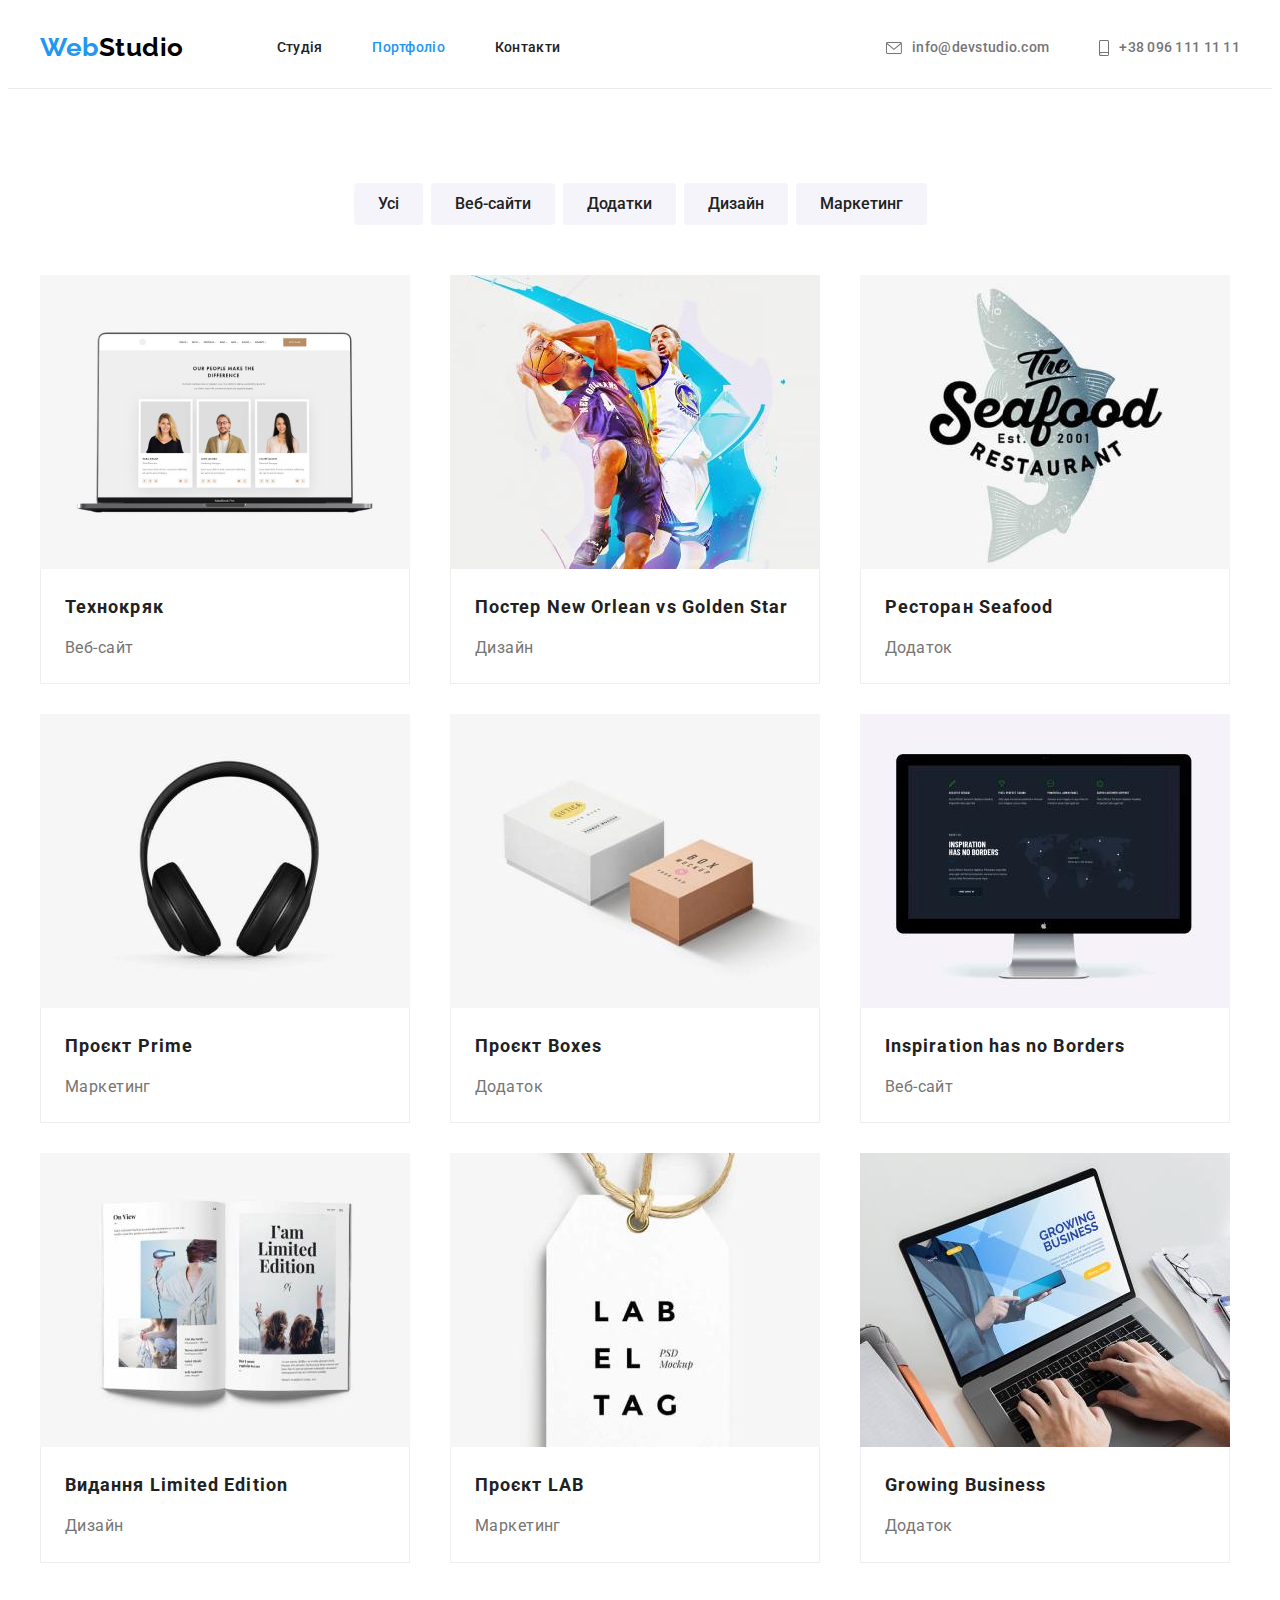
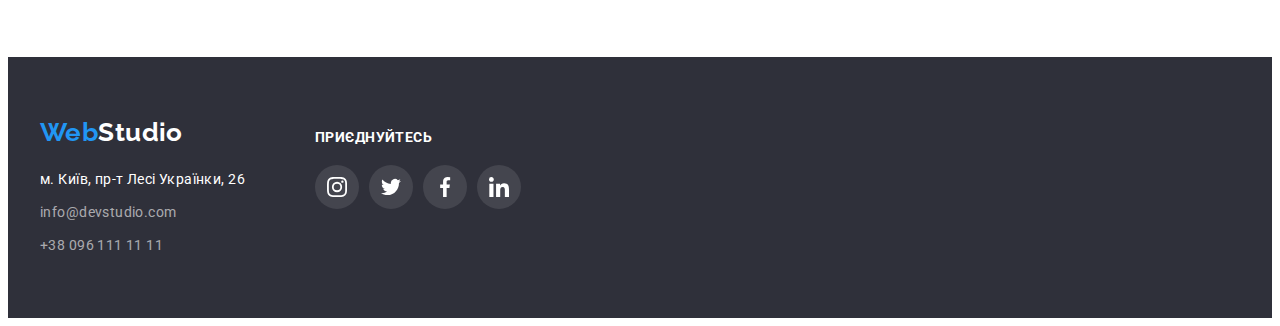
==== commit ae16420a: "latest improvements" ====
--- a/portfolio.html
+++ b/portfolio.html
@@ -34,10 +34,10 @@
         <a href="./index.html" lang="en" class="link nav-logo"><span class="accent">Web</span>Studio</a>
         <ul class="nav-link">
           <li class="item">
-            <a href="./index.html" class="link nav-studio current">Студія</a>
+            <a href="./index.html" class="link nav-studio">Студія</a>
           </li>
           <li class="item">
-            <a href="./portfolio.html" class="link nav-portfolio">Портфоліо</a>
+            <a href="./portfolio.html" class="link nav-portfolio current">Портфоліо</a>
           </li>
           <li class="item">
             <a href="#" class="link nav-contacts">Контакти</a>
